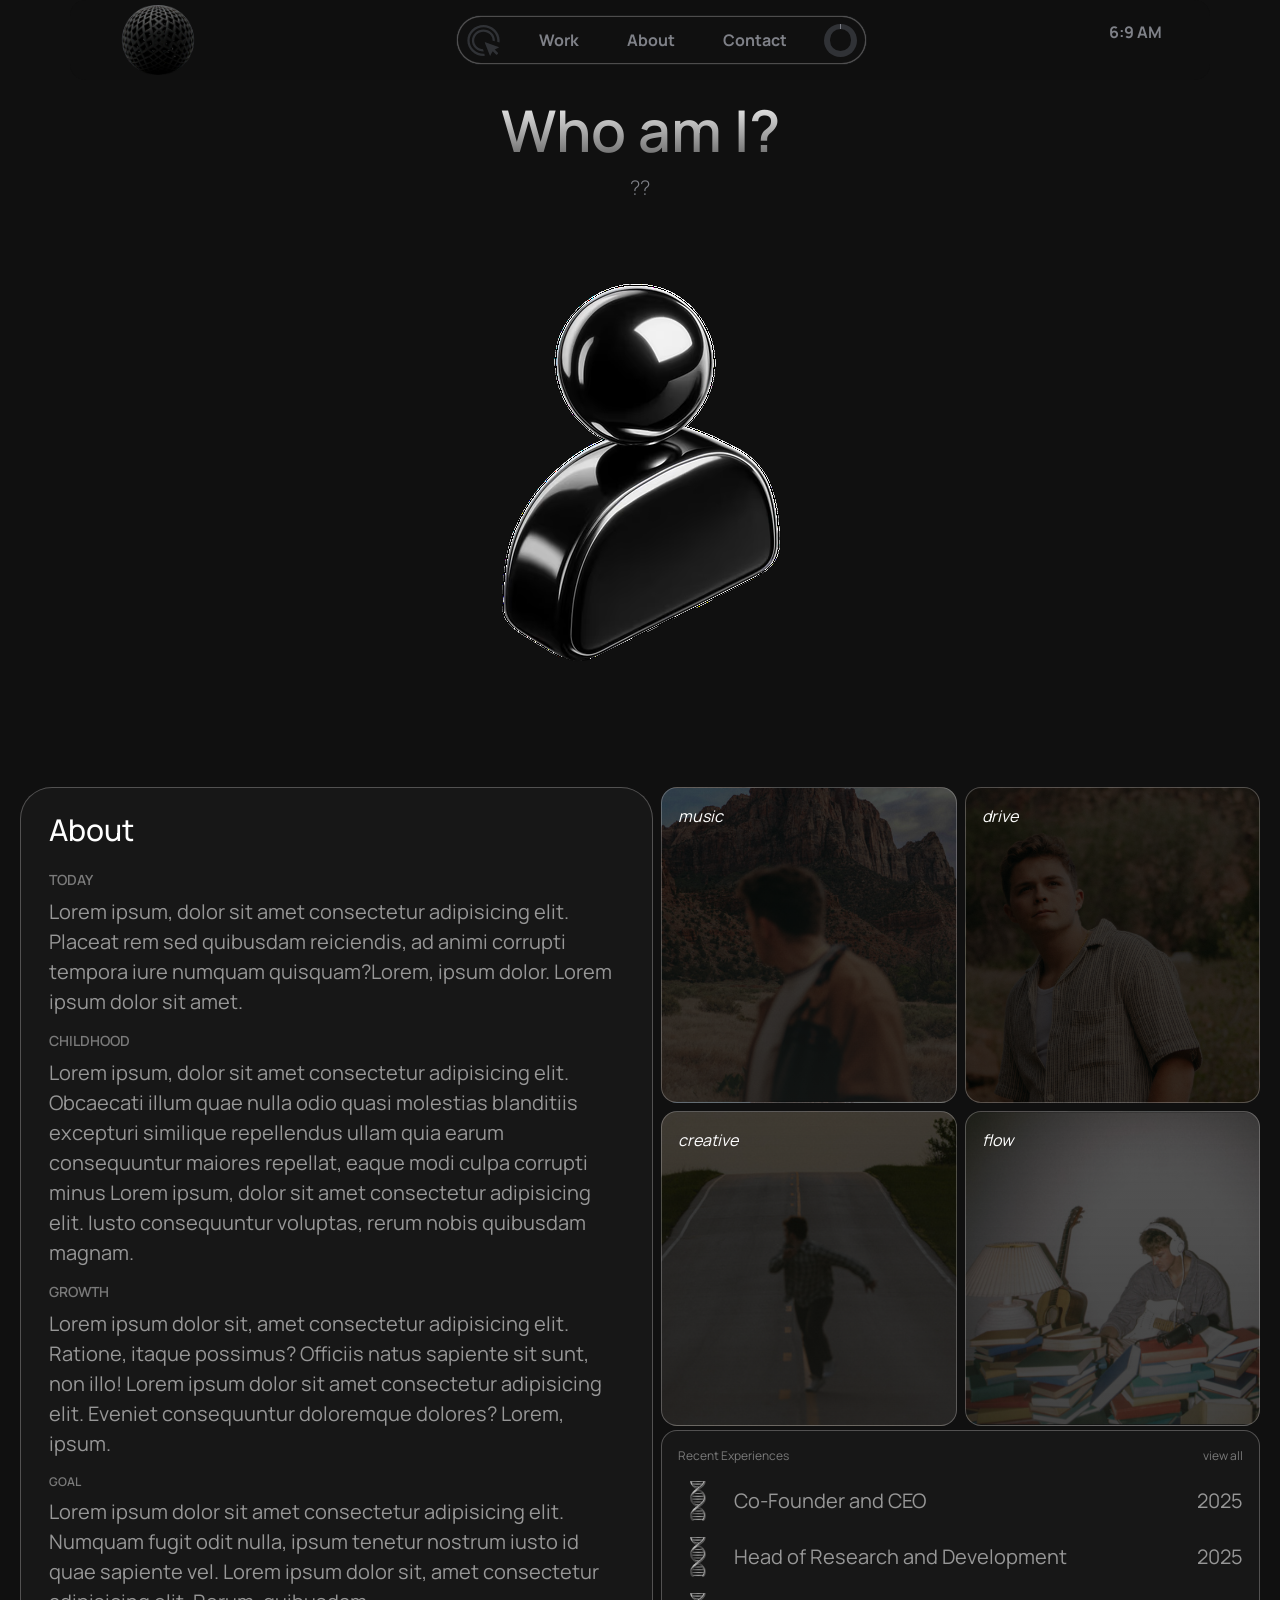
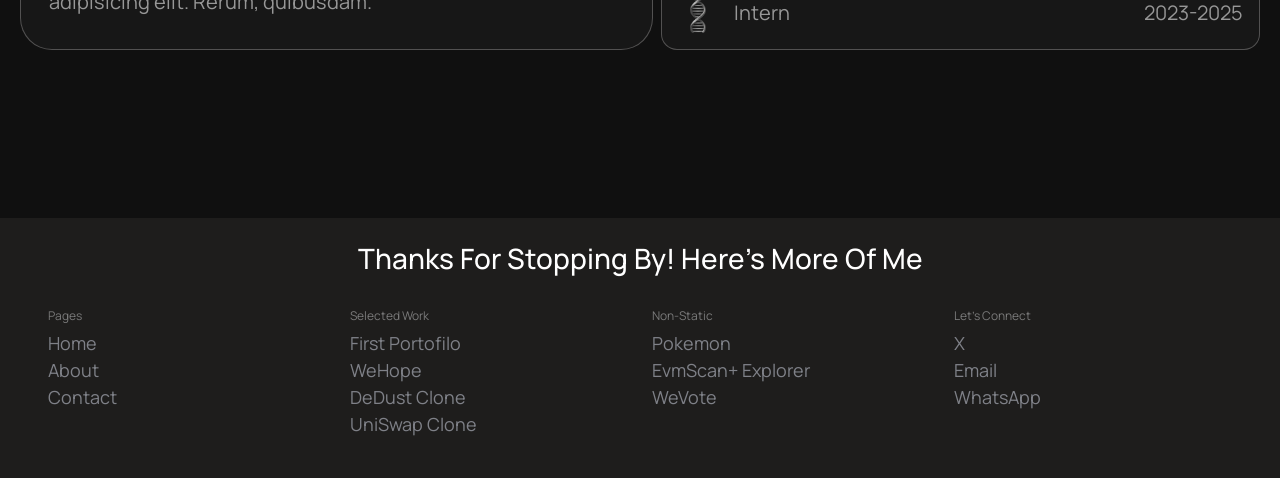
==== HTML/about.html @ 1c1e79f2 "Just created Repo although am done with the site basically Former-commit-id: 90e2b6b750c3ec8dde6676f" ====
<!DOCTYPE html>
<html lang="en" id="aboutpage">

<head>
    <script>
        const devPhrases = [
            "HTML — the silent foundation.",
            "CSS: margin auto, sanity manual.",
            "JavaScript doesn’t do commitment — only callbacks.",
            "Threads — multitasking with anxiety.",
            "HTML builds, CSS refines.",
            "NullPointerException: the Java handshake.",
            "CSS — center alignment’s final boss.",
            "Promises are just JavaScript’s way of saying ‘trust me.’",
            "Java — predictable until it isn’t.",
            "HTML: one tag away from disaster.",
            "CSS has trust issues with browsers.",
            "Objects everywhere, structure optional.",
            "JavaScript — async like my thoughts.",
            "HTML — simple until it’s not.",
            "Java: write once, debug everywhere.",
            "CSS transitions — because sudden change looks wrong.",
            "Flexbox — the illusion of alignment.",
            "Java loves exceptions — too much sometimes.",
            "Every JavaScript bug starts with confidence.",
            "CSS — making simplicity complicated since forever.",
            "HTML — a hierarchy of good intentions.",
            "Java — where everything starts with a class.",
            "CSS — the illusion of control.",
            "JavaScript — the chaos engine of the web.",
            "HTML gives structure, CSS gives personality.",
            "Threads dream of synchronization.",
            "CSS — proof that beauty requires pain.",
            "JavaScript and I have an async relationship.",
            "HTML — not broken, just missing a closing tag.",
            "Java syntax: strict, but fair.",
            "Asynchronous code, synchronous stress.",
            "Java — object-oriented, developer-disoriented.",
            "CSS — beauty powered by chaos.",
            "Who needs sleep when you have semicolons?",
            "HTML — it’s not broken, it’s just missing a closing tag.",
            "CSS — adding color to confusion.",
            "JavaScript — turning confusion into production.",
            "Java — making verbosity look elegant.",
            "CSS: where one pixel can ruin your day.",
            "HTML — a love story between tags and mistakes.",
            "CSS — where center alignment is a journey.",
            "I debug, therefore I am.",
            "JavaScript — the universal bug generator.",
            "Structure by HTML, attitude by CSS.",
            "CSS has trust issues with browsers.",
            "Threads are like roommates — noisy and unpredictable.",
            "Java — serious code with playful bugs.",
            "HTML builds it, CSS sells it.",
            "Promises kept? Not in my JavaScript.",
            "JavaScript runs everywhere… except on time.",
            "Java — making verbosity fashionable since 1995.",
            "CSS — the illusion of control.",
            "HTML — open tag, open heart.",
            "Semicolons: optional chaos.",
            "CSS: Constantly Shifting Styles.",
            "JavaScript — one language to confuse them all.",
            "Java — structured patience.",
            "CSS — making simplicity complicated since forever.",
            "HTML builds, CSS dazzles.",
            "Modeling reality, One object at time",
            "JavaScript — because someone has to make buttons click.",
            "CSS — adding style to logic’s chaos.",
            "Objects everywhere, peace nowhere.",
            "CSS — margin auto, sanity manual.",
            "JavaScript — turning confusion into production.",
            "Java — serious code with playful bugs.",
            "HTML — simple until you forget one div.",
            "CSS — the world’s most emotional language.",
            "Java: structured patience.",
            "JavaScript — the web’s favorite troublemaker.",
            "HTML — looks easy until it isn’t.",
            "CSS — beauty powered by chaos.",
            "HTML — not broken, just missing a closing tag.",
            "Java — where threads dream of synchronization.",
            "CSS — adding structure to chaos since forever.",
            "HTML builds it, CSS sells it.",
            "Java — making verbosity look elegant.",
            "JavaScript — the art of fixing what you didn’t break.",
            "CSS transitions — for when change needs to look calm.",
            "HTML gives structure, CSS gives personality.",
            "Promises in JavaScript are like to-do lists you forget.",
            "Threads dream of synchronization.",
            "CSS — the illusion of control.",
            "JavaScript — async like my thoughts.",
            "HTML — a hierarchy of good intentions.",
            "CSS — proof that beauty requires pain.",
            "Java — object-oriented, developer-disoriented.",
            "HTML — one tag away from disaster.",
            "CSS — margin auto, sanity manual.",
            "JavaScript doesn’t do commitment — only callbacks.",
            "CSS — the illusion of control.",
            "HTML — the silent foundation.",
            "CSS — adding color to confusion.",
            "Java — where everything starts with a class.",
            "JavaScript — turning confusion into production.",
            "CSS has trust issues with browsers.",
            "HTML builds it, CSS sells it.",
            "Threads — multitasking with anxiety.",
            "JavaScript — one language to confuse them all.",
            "CSS — beauty powered by chaos.",
            "HTML — open tag, open heart."
        ];
    </script>
    <meta charset="UTF-8">
    <meta name="viewport" content="width=device-width, initial-scale=1.0">
    <title>Document</title>
    <link rel="stylesheet" href="../assets/dist/css/bootstrap.min.css">
    <link rel="stylesheet" href="../CSS/index.css">
    <link rel="stylesheet" href="../CSS/about.css">
    <link rel="stylesheet" href="../CSS/nav.css">
    <link rel="stylesheet" href="../CSS/footer.css">
    <!-- <script title="OnlineWebFonts" src="https://db.onlinewebfonts.com/animations/icons/288246.js" -->
    <style>
        .framer-text {
            background-clip: text;
            font-size: 50px;
            text-align: center;
            font-weight: bold;
        }
    </style>
</head>

<body>
    <!-- <span data-text-fill="true" class="framer-text"style="background-image: linear-gradient(0deg, rgb(89, 89, 89) 0%, rgb(255, 255, 255) 100%); color: transparent;">Arinze</span> -->
    <!-- NAVIGATION BAR -->
    <nav
        class="navbar px-md-5 py-0 px-1 flex-column flex-md-row container-fluid container-md fixed-bottom sticky-md-top rounded-4 ">
        <div class="logo d-none d-md-flex "><img width="200px" height="200px"
                class="navbar-brand img-fluid object-fit-cover" src="../Asset/IMAGES/erasebg-transformed (1).png "
                alt=""></div>
        <!-- <div class="logo"><img  class="navbar-brand img-fluid object-fit-cover" src="../Asset/IMAGES/2-135653517-unscreen.gif " alt=""></div> -->
        <!-- <div class="logo d-none d-md-flex"><img class="navbar-brand img-fluid object-fit-cover"
                    src="../Asset/IMAGES/rotatingillusion.gif " alt=""></div> -->

        <div
            class="floating-nav  d-flex  justify-content-between align-items-center px-2 rounded-pill align-self-sm-center mb-sm-2 mb-md-0">
            <div class="click-icon   d-flex align-items-center justify-content-center me-md-2 me-1">
                <svg fill="currentColor" class="hovericon">
                    <use xlink:href="#hovericon"></use>
                </svg>
            </div>
            <ul class="navbar-nav flex-row gap-md-5 gap-1  nav-ul justify-content-between ">
                <li class="nav-items"><a class="nav-link fw-bold " href="index.html">Work</a></li>
                <li class="nav-items"><a class="nav-link fw-bold " href="about.html">About</a></li>
                <li class="nav-items"><a class="nav-link fw-bold " href="#">Contact</a></li>
            </ul>
            <div
                class="custom_progress rounded-circle bg-dark d-flex align-items-center justify-content-center ms-md-2 ms-1">
            </div>
        </div>

        <p class="time d-none d-md-block fw-bold align-self-center">6:12 AM</p>
    </nav>


    <section class="container mb-md-5 mb-0 pt-md-0 pt-3 mt-md-3 d-flex flex-column writeUpSection mb-5">
        <h1 class="display-1 fw-semibold text-center name">Arinze</h1>
        <p class="lead  text-center typeWriter ">??</p>
        <div class="container videocontainer d-md-flex justify-content-center overflow-hidden align-items-start ">
            <!-- <img src="../Asset/IMAGES/heroSection.png" class="object-fit-cover img-fluid"> -->
            <img src="../Asset/IMAGES/personhighquality.png" class="object-fit-cover img-fluid">
        </div>
    </section>


    <section class="container-fluid mt-0 mt-md-2 bg-whit">
        <div class="row column-gap-2 row-gap-2 justify-content-sm-center p-2 m-sm-0 ">

            <div class="col-lg about-card rounded-5 p-3 ">
                <h2 class="container mb-3 py-2 text-center text-md-start">About</h2>
                <div class="container">
                    <h6 class="fw-semibold text-uppercase about-paragraph ">Today</h6>
                    <p class="aboutDescription">Lorem ipsum, dolor sit amet consectetur adipisicing elit. Placeat rem
                        sed quibusdam reiciendis, ad animi corrupti tempora iure numquam quisquam?Lorem, ipsum dolor. Lorem ipsum dolor sit amet.</p>
                </div>
                <div class="container d-flex flex-column">
                    <h6 class="fw-semibold text-uppercase about-paragraph ">Childhood</h6>
                    <p class="aboutDescription">Lorem ipsum, dolor sit amet consectetur adipisicing elit. Obcaecati
                        illum quae nulla odio quasi molestias blanditiis excepturi similique repellendus ullam quia
                        earum consequuntur maiores repellat, eaque modi culpa corrupti minus Lorem ipsum, dolor sit amet
                        consectetur adipisicing elit. Iusto consequuntur voluptas, rerum nobis quibusdam magnam.</p>
                </div>
                <div class="container">
                    <h6 class="fw-semibold text-uppercase about-paragraph ">Growth</h6>
                    <p class="aboutDescription">Lorem ipsum dolor sit, amet consectetur adipisicing elit. Ratione,
                        itaque possimus? Officiis natus sapiente sit sunt, non illo! Lorem ipsum dolor sit amet consectetur adipisicing elit. Eveniet consequuntur doloremque dolores? Lorem, ipsum.</p>
                </div>
                <div class="container">
                    <h6 class="fw-semibold text-uppercase about-paragraph about-heading">Goal</h6>
                    <p class="aboutDescription">Lorem ipsum dolor sit amet consectetur adipisicing elit. Numquam fugit
                        odit nulla, ipsum tenetur nostrum iusto id quae sapiente vel. Lorem ipsum dolor sit, amet consectetur adipisicing elit. Rerum, quibusdam.
                    </p>
                </div>
            </div>

            <div class="col  d-flex flex-column gap-1 justify-content-between p-sm-0">
                <div class="  m-0 musicContainer gap-2 flex-grow-1 d-none d-lg-grid">
                    <div class="music fst-italic   rounded-4   p-3 ">
                        <p>music</p>
                        <div class="w-100 overflow-hidden spotify">
                            <iframe style="border-radius:12px"
                                src="https://open.spotify.com/embed/track/3FBFBpkR1ahmoVlGOqDaCw?utm_source=generator" width="70%" height="100"
                                frameBorder="0" allowfullscreen=""
                                allow="autoplay; clipboard-write; encrypted-media; fullscreen; picture-in-picture" loading="lazy"></iframe>

                        </div>
                    </div>
                    <div class="music fst-italic   rounded-4   p-3 ">
                        <p>drive</p>
                        <div class="w-100 overflow-hidden spotify">
                            <iframe style="border-radius:12px"
                                src="https://open.spotify.com/embed/track/7xVhx1iz7ZD5EZkeNOgPgw?utm_source=generator" width="100%" height="100"
                                frameBorder="0" allowfullscreen=""
                                allow="autoplay; clipboard-write; encrypted-media; fullscreen; picture-in-picture" loading="lazy"></iframe>
                        
                        </div>
                    </div>
                    <div class="music fst-italic   rounded-4   p-3 ">
                        <p>creative</p>
                        <div class="w-100 overflow-hidden spotify">
                            <iframe style="border-radius:12px"
                                src="https://open.spotify.com/embed/track/3GPaQ3dloevmilym0a1V3O?utm_source=generator" width="100%" height="100"
                                frameBorder="0" allowfullscreen=""
                                allow="autoplay; clipboard-write; encrypted-media; fullscreen; picture-in-picture" loading="lazy"></iframe>
                        
                        </div>
                    </div>
                    <div class="music fst-italic   rounded-4   p-3 ">
                        <p>flow</p>
                        <div class="w-100 overflow-hidden spotify">
                            <iframe style="border-radius:12px"
                                src="https://open.spotify.com/embed/track/4qoxxImRDNwVcUJyIfX2J2?utm_source=generator" width="100%" height="100"
                                frameBorder="0" allowfullscreen=""
                                allow="autoplay; clipboard-write; encrypted-media; fullscreen; picture-in-picture" loading="lazy"></iframe>
                        
                        </div>
                    </div>
                </div>

                <div class="p-3 xp-container d-flex flex-column column-gap-1 row-gap-3 justify-content-center py-3 rounded-4 w-100">
                    <div class="paragraph d-flex justify-content-between">
                        <p class="">Recent Experiences</p>
                        <a href="#" class="text-decoration-none">view all</a>
                    </div>
                    <div class="xps">
                        <span class="roles">
                            <img src="../Asset/IMAGES/DNA_Metallic.png" alt="" class="rounded-2 object-fit-cover">
                            <p class="xp-text">Co-Founder and CEO</p>
                        </span>
                        <p>2025</p>
                    </div>
                    <div class="xps">
                        <span class="roles">
                            <img src="../Asset/IMAGES/DNA_Metallic.png" alt="" class="rounded-2 object-fit-cover">
                            <p class="xp-text">Head of Research and Development</p>
                        </span>
                        <p>2025</p>
                    </div>
                    <div class="xps">
                        <span class="roles">
                            <img src="../Asset/IMAGES/DNA_Metallic.png" alt="" class="rounded-2 object-fit-cover">
                            <p class="xp-text">Intern</p>
                        </span>
                        <p>2023-2025</p>
                    </div>
                </div>



            </div>
        </div>
    </section>

    <footer class="px-md-5 px-3 py-md-4 py-3 d-flex flex-column gap-4 justify-content-center container-fluid">
        <h3 class="text-capitalize text-center h3">Thanks for stopping by! here's more of me</h3>
        <div class="d-grid footer-links row">
            <ul>
                <li>Pages</li>
                <li><a href="index.html">Home</a></li>
                <li><a href="about.html">About</a></li>
                <li><a href="contact.html">Contact</a></li>
            </ul>
            <ul>
                <li>Selected Work</li>
                <li><a href="index.html#firstPortfolio">First Portofilo</a></li>
                <li><a href="index.html#wehope">WeHope</a></li>
                <li><a href="index.html#dedust">DeDust Clone</a></li>
                <li><a href="index.html#uniswap">UniSwap Clone</a></li>
            </ul>
            <ul>
                <li>Non-Static</li>
                <li><a href="#">Pokemon</a></li>
                <li><a href="#">EvmScan+ Explorer</a></li>
                <li><a href="#">WeVote</a></li>
            </ul>
            <ul>
                <li>Let's Connect</li>
                <li><a href="">X</a></li>
                <li><a href="mailto:arinzlotanna@gmail.com">Email</a></li>
                <li><a href="">WhatsApp</a></li>
            </ul>
        </div>
    </footer>



    <script>
        const time = document.querySelector(".time");
        function updateTime(element) {
            const now = new Date();
            // AM|| PM
            let meridem = now.toLocaleTimeString()
            meridem = meridem[meridem.length - 2] + meridem[meridem.length - 1]
            // console.log(meridem)
            let formattedTime = now.getHours() + ":" + now.getMinutes() + " " + meridem;
            console.log(formattedTime)
            element.textContent = formattedTime;
            setTimeout(() => { updateTime(time) }, 60);
        }

        updateTime(time)
    </script>
    <script src="../JS/typing.js"></script>
    <!-- <script src="../JS/about.js"></script> -->
</body>

</html>


<svg style="display:none;" width="24px" height="24px" fill="#737171" xmlns="http://www.w3.org/2000/svg">
    <!-- //moon icon -->
    <symbol id="hovericon" viewBox="0 0 256 256" x="0px" y="0px" viewBox="0 0 256 256"
        enable-background="new 0 0 256 256" xml:space="preserve">
        <g>
            <g>
                <path fill="currentColor"
                    d="M238,175.4l-96.4-34c-3.5-1.3-5.3,0.5-4,3.8l36.2,91.4c1.3,3.3,3.7,3.4,5.3,0.2c0,0,8.9-18,16.8-29.5l23.5,23c2.2,2.2,5.9,2.2,8.3,0.1l5.5-5.1c2.3-2.1,2.3-5.7,0.1-7.9l-23.5-23c11.6-7,28.4-14.1,28.4-14.1C241.6,178.8,241.5,176.6,238,175.4z" />
                <path fill="currentColor"
                    d="M211.4,48.3c-46.1-44-120.8-44-166.9,0c-46.1,44-46.1,115.3,0,159.4c25.7,24.5,60.3,35.4,93.8,32.6l-4.4-15.7c-27.9,1.6-56.4-7.7-77.8-28.1c-39.5-37.7-39.5-98.9,0-136.6s103.5-37.7,143,0c22.3,21.4,32,50.2,29.1,78.1l16.7,4.3C249.5,108.8,238.3,73.9,211.4,48.3z" />
                <path fill="currentColor"
                    d="M186.8,71.7c-32.8-31.4-86-31.4-118.9,0c-32.8,31.4-32.8,82.2,0,113.5c17,16.2,39.3,24,61.6,23.5l-4.5-16.1c-16.4-0.6-32.7-6.8-45.2-18.8c-26.2-25.1-26.2-65.7,0-90.8c26.2-25.1,68.8-25.1,95.1,0c13.3,12.8,19.9,29.5,19.7,46.2l16.6,4.3C212.8,111.3,204.6,88.7,186.8,71.7z" />
            </g>
        </g>
    </symbol>
    <!-- sunicon -->
    <symbol id="circle" viewBox="0 0 24 24">
        <g style="transform: translateX(8.5px) translateY(7.5px);">
            <circle cx="11" cy="11" r="11" fill="none" stroke="rgb(48, 50, 54)" stroke-width="5"
                stroke-dasharray="69.11503837897544"></circle>
            <circle cx="11" cy="11" r="11" fill="none" stroke="rgb(127, 129, 136)" stroke-width="5"
                stroke-linecap="butt" stroke-dasharray="69.11503837897544" style="stroke-dashoffset: 69.115;"></circle>
        </g>
    </symbol>


</svg>
---- CSS/index.css ----
/* @property --pageScrollProgress{
    syntax: "<length-percentage>";
    inherits: false;
    initial-value: 0%;

} */
@font-face {
    font-family: 'Manrope';
    src: url("../Asset/FONT/Manrope-VariableFont_wght.ttf");
}

@font-face {
    font-family: 'inter-display';
    src: url("../Asset/FONT/Inter/Inter-VariableFont_opsz\,wght.ttf");
}

:root {
    --pageScrollProgress: 0%;
        --bg-color: #101010;
        --primaryTextColor: #7f8188;
        --primaryTextHover: #f9f9f9;
        --color97: #979797;
        --color7A: #7a7a7a;
        --secondaryTextColor: #303236;
        --secondaryBgColor: #171717;
        --accentColor: #ffff;
        --navbarColor: #101010db;
        --footerBgColor: #1e1d1c;
        --floatingNavColor: var(--bg-color);
        --testingBorder: 2px solid red;
        --testingBorder1: 3px solid teal;
        --thinBorder: .2px solid rgba(214, 208, 208, 31%);
        --logoImgSize: 80px;
        --navIconSize: 35px;
        --transition: all 0.3s ease-in-out;
        --smallerFontSize: 12px;
        --smallFontSize: 14px;
        --normalFontSize: 16px;
        --mediumFontSize: 18px;
        --bigFontSize: 20px;
        --biggerFontSize: 25px;
        --font30: 30px;
    }

* {
    font-family: 'Manrope', sans-serif;
    font-family: 'inter-display', sans-serif;

}

body {
    background-color: var(--bg-color);
    /* color: var(--primaryTextColor); */
}

/* ======================================================================= */
/* ======================================================================= */
section h1{
    background-clip: text;
    background-image: linear-gradient(0deg, rgb(89, 89, 89) 0%, rgb(255, 255, 255) 100%);
    color: transparent;
    font-size: calc(1.2rem + 3vw) !important;
}
.typeWriter{
    color: var(--primaryTextColor);
}
.videocontainer{
    /* height: 100vh; */
}
section video{
    width: 500px;
    height: 600px;
    aspect-ratio: 1/1;
    pointer-events: none;
    
    /* background-color: red; */
}
#work h1{
    color: var(--color97);
    font-size: var(--biggerFontSize) !important;
    margin-bottom: 1rem !important;
}
@keyframes appear {
    from{
        opacity: 0;
        scale: 0;
    }
    to{
        opacity: 1;
        scale: 1;
    }
    
}
.work{
    gap: 5rem !important;
}


.project{
    margin-bottom: 10rem !important;
    background-color: var(--secondaryBgColor);
    transform-style: preserve-3d;
    position: relative;
    height: calc(100dvh - 80px);
    padding: 3rem;
    /* border:var(--testingBorder); */
    gap: 1rem !important;
    grid-template-columns: repeat(2,1fr);
    transition: var(--transition);
    transition-duration: 1s;
    transition-timing-function: ease-in-out;
    scale: 0.5;
    /* opacity: 0; */
    box-shadow: 3px 3px 10px var(--footerBgColor);
    /* transform-origin: center center; */
    backface-visibility: visible;
    /* transform:perspective(1000px) rotate3d(3,2,0,50deg); */
    transform:perspective(1000px) rotateX(10deg);

}
.show{
    transform: perspective(100px) rotateX(0);
    scale: 1;
    opacity: 1;
}
.project img{
    width: 40%;
    height: 100%;
    aspect-ratio: 1;
    margin-top: 3px;
    /* border: var(--testingBorder1); */

}
.project .work-description{
    grid-column: 1/3;
    gap: 4rem;
}
.project .work-description p:nth-child(1){
    color: var(--accentColor);
    font-size: var(--font30);
}
.project .work-description p:nth-child(2){
    font-size: var(--bigFontSize);
    color: var(--color97);
}
.project .writeup{
    /* border: var(--testingBorder); */
    position: absolute;
    top: 0;
    left: 0;
    grid-column: 1/3;
    padding: 5px;
    /* height: 15%; */
}
.writeup p{
    color: var(--color97);
    font-size: calc(var(--smallFontSize) + 1px);
    position: relative;
    margin: 0px!important;
}
.writeup svg{
    /* padding: 5px; */
    width: 40px;
    aspect-ratio: 1;
}




@media (max-width:768px) {
    section img{
        margin-top: 0px;
    }
    /* .project img{
        /* width: 100%; */
        /* object-fit: contain !important; 
    } */
    .project .work-description{
        gap: 1.5rem;
    }
        
}
@media (max-width:350px) {
    section img{
        margin-top: -10px;
    }
    .project img {
        width: 100%;
        display: none !important;
            /* object-fit: contain !important; */
    }
    .project{
        height: fit-content !important;
        gap: 2rem !important;
    }
    .project .writeup svg{
        display: none;
    }
}


@media (max-width:300px) {
    body{
        display: none;
    }
    
}
---- CSS/about.css ----
@font-face {
    font-family: 'Manrope';
    src: url("../Asset/FONT/Manrope-VariableFont_wght.ttf");
}

@font-face {
    font-family: 'inter-display';
    src: url("../Asset/FONT/Inter/Inter-VariableFont_opsz\,wght.ttf");
}

:root {
    --pageScrollProgress: 0%;
    --bg-color: #101010;
    --primaryTextColor: #7f8188;
    --primaryTextHover: #f9f9f9;
    --color97: #979797;
    --color7A: #7a7a7a;
    --secondaryTextColor: #303236;
    --secondaryBgColor:#171717;
    --accentColor:#ffff;
    --navbarColor: #101010db;
    --footerBgColor:#1e1d1c;
    --floatingNavColor: var(--bg-color);
    --testingBorder: 2px solid red;
    --testingBorder1: 3px solid teal;
    --thinBorder: .2px solid rgba(214, 208, 208, 31%);
    --logoImgSize: 80px;
    --navIconSize: 35px;
    --transition: all 0.3s ease-in-out;
    --smallerFontSize:12px;
    --smallFontSize:14px;
    --normalFontSize: 16px;
    --mediumFontSize: 18px;
    --bigFontSize: 20px;
    --biggerFontSize: 25px;
    --font30:30px;
}

* {
    font-family: 'inter-display', sans-serif;
    font-family: 'Manrope', sans-serif;

}
.name{
    font-size: calc(1.2rem + 3vw) !important;
}

.typeWriter{
    color:var(--primaryTextColor)
}

/* .writeUpSection img {
    aspect-ratio: 1;
    width: 100%;
    height: 800px;
    margin-top: -210px;
    /* border: 4px solid black; */
    /* display: flex;
    align-items: end; 
} */
.about-card{
    background-color: var(--secondaryBgColor);
    border: var(--thinBorder) !important;
}
.about-card h2{
    font-size: var(--font30) !important;
    color: var(--accentColor);
}
.about-paragraph{
    font-size: var(--smallFontSize);
    color: var(--color7A) !important;
}
.about-heading{
    font-size: var(--smallerFontSize);
    /* margin-bottom: 0px !important; */
}
.aboutDescription{
    font-size: var(--bigFontSize);
    color: var(--color97);
}
/* ========================================================================================== */
/* ========================================================================================== */
/* ========================================================================================== */


.musicContainer{
   grid-template-columns: 1fr 1fr;
   /* gap: 10px; */
}

.music{
    color: var(--primaryTextColor);
    position: relative;
    overflow: hidden;
    border:var(--thinBorder);
    /* padding: 30px !important; */
    
}
.music p{
    color: var(--accentColor);
}
.music:first-child{
    background-color: red;
    background-image:linear-gradient(to top,rgba(21, 21, 21, 0.799), rgba(0, 0, 0, 0.667)), url("../Asset/IMAGES/music.png");
    background-size: cover;
    background-position: center;
}

.music:nth-child(2){
    background-color: red;
    background-image: url("../Asset/IMAGES/drive.png");
    background-size: cover;
        background-position: center;
}
.music:nth-child(3){
    background-image:linear-gradient(to top, rgba(21, 21, 21, 0.799), rgba(0, 0, 0, 0.667)), url("../Asset/IMAGES/creative.png");
    background-size: cover;
        background-position: center;
}
.music:nth-child(4){
    background-image:linear-gradient(to top, rgba(21, 21, 21, 0.799), rgba(0, 0, 0, 0.667)), url("../Asset/IMAGES/flow.png");
    background-size: cover;
        background-position: center;
}

.spotify{
    position: absolute;
    width: 100%;
    /* border: var(--testingBorder); */
    display: flex;
    bottom: 0px;
    left: 0;
    align-items: end;
    border-radius: 12px;
    padding: 5px;
}


.spotify iframe{
    width: 100% !important;
    aspect-ratio: 1;
    position: relative;
    /* top: 17px; */
    /* bottom: 0; */
}



.xp-container{
    background-color: var(--secondaryBgColor);
    border: var(--thinBorder);
}

.xp-container p{
    margin-bottom: 0 !important;
}
.xp-container .paragraph, a{
    font-size: var(--smallerFontSize);
    color: var(--color7A);
    transition: var(--transition);
}

.xp-container a:hover{
    color: var(--primaryTextHover);
}
.xp-container .xps{
    display: flex;
    justify-content: space-between;
    align-items: center;
}
.xps p{
    font-size: var(--bigFontSize);
    color: var(--color97);
}
.xps .roles{
    /* border: var(--testingBorder1); */
    display: flex;
    align-items: center;
    gap: 1rem;
}
.roles img{
    width: 40px;
    aspect-ratio: 1;
    /* padding: 3px; */
}
/* =========================================================================================== */
/* =========================================================================================== */
---- CSS/nav.css ----
@font-face {
    font-family: 'Manrope';
    src: url("../Asset/FONT/Manrope-VariableFont_wght.ttf");
}

@font-face {
    font-family: 'inter-display';
    src: url("../Asset/FONT/Inter/Inter-VariableFont_opsz\,wght.ttf");
}

:root {
    --pageScrollProgress: 0%;
    --bg-color: #101010;
    --primaryTextColor: #7f8188;
    --color97: #979797;
    --color7A: #7a7a7a;
    --primaryTextHover: #f9f9f9;
    --secondaryTextColor: #303236;
    --navbarColor: #101010db;
    --floatingNavColor: var(--bg-color);
    --testingBorder: 2px solid red;
    --testingiBorder1: 3px solid teal;
    --thinBorder: .2px solid rgba(214, 208, 208, 31%);
    --logoImgSize: 80px;
    --navIconSize: 35px;
    --transition: all 0.3s ease-in-out;
    --normalFontSize: 16px;
    --mediumFontSize: 18px;
    --bigFontSize: 20px;
    --biggerFontSize: 25px;
}

* {
    font-family: 'inter-display', sans-serif;
    font-family: 'Manrope', sans-serif;

}



.navbar {
    background-color: var(--navbarColor);
    backdrop-filter: blur(6px);
    transition: var(--transition);
    /* transition-timing-function: cubic-bezier(.42, 0, .44, 1.68); */
    /* height: fit-content; */
    /* padding: 0 !important; */
}

.logo img {
    /* border: var(--testingiBorder1); */
    width: var(--logoImgSize);
    height: var(--logoImgSize);
    aspect-ratio: 1/1;
}


.floating-nav {
    background-color: var(--floatingNavColor);
    backdrop-filter: blur(5px);
    transition: var(--transition);
    border: var(--thinBorder);
    padding-block: 3px;
    transition-timing-function: cubic-bezier(0.68, -0.55, 0.265, 1.55) !important;
    box-shadow: 0 0 1px var(--primaryTextColor);
    gap: clamp(10px, 30px, 40px) !important;

}

.hovericon {
    width: var(--navIconSize);
    height: var(--navIconSize);
    color: var(--secondaryTextColor);
    pointer-events: none;
}

.custom_progress {
    width: calc(var(--navIconSize) - 2px);
    aspect-ratio: 1;
    background: conic-gradient(var(--primaryTextColor) var(--pageScrollProgress), var(--secondaryTextColor)0%);
    border-radius: 50%;
    pointer-events: none;
    transition: --pageScrollProgress, 500ms linear !important;
    /* transition-property: --pageScrollProgress; */
    /* transition-duration: 1s; */
    /* transform: rotateX(360deg); */
}

.custom_progress::after {
    content: "";
    top: 0;
    left: 0;
    width: calc(100% - var(--navIconSize) / 3);
    aspect-ratio: 1;
    border-radius: inherit;
    background-color: var(--floatingNavColor);
}



.nav-ul {
    width: 0;
    transform: scaleX(0);
    opacity: 0;
    overflow: hidden;
    transform-origin: center;
    transition: var(--transition);


}

.expandNav {
    opacity: 1;
    width: 246.7px;
    transform: scaleX(1);
}

.floating-nav:hover>ul {
    opacity: 1;
    width: 246.7px;
    /* max-height: 47px; */
    transform: scaleX(1);
}

.nav-link {
    color: var(--primaryTextColor) !important;
    transition: var(--transition) !important;
    /* font-size: var(--mediumFontSize)!important; */
}

.time {
    color: var(--primaryTextColor);
}



.nav-link:hover {
    color: var(--primaryTextHover) !important;
}

@media (max-width:768px) {
    body{
        margin-bottom: 70px;

    }
    .navbar {
        border-radius: 0 !important;
        padding-block: 10px !important;
    }

    .floating-nav {
        padding-inline: 10px !important;
        gap: min(12px, .3%) !important;
    }
}
@media (max-width:500px) {
    .floating-nav{
        gap: min(25px, 3%) !important;

    }
    
}
@media (max-width:350px) {
    .navbar {
        /* padding-inline: 0px !important; */
        border-radius: 0 !important;
    }

    .floating-nav {
        width: 100%;
        gap: min(10px, 1%) !important;
        padding-right: 10px !important;
        padding-left: 10px !important;
        padding: 5px;

    }

    .nav-ul {
        width: 100% !important;
        opacity: 1 !important;
        transform: scale(1) !important;
        gap: 15px !important;
        justify-content: space-around !important;
    }

    .floating-nav .circle,
    .click-icon {
        display: none !important;
    }
}
---- CSS/footer.css ----
:root {
    --pageScrollProgress: 0%;
    --bg-color: #101010;
    --primaryTextColor: #7f8188;
    --primaryTextHover: #f9f9f9;
    --color97: #979797;
    --color7A: #7a7a7a;
    --secondaryTextColor: #303236;
    --secondaryBgColor: #171717;
    --accentColor: #ffff;
    --navbarColor: #101010db;
    --footerBgColor: #1e1d1c;
    --floatingNavColor: var(--bg-color);
    --testingBorder: 2px solid red;
    --testingBorder1: 3px solid teal;
    --thinBorder: .2px solid rgba(214, 208, 208, 31%);
    --logoImgSize: 80px;
    --navIconSize: 35px;
    --transition: all 0.3s ease-in-out;
    --smallerFontSize: 12px;
    --smallFontSize: 14px;
    --normalFontSize: 16px;
    --mediumFontSize: 18px;
    --bigFontSize: 20px;
    --biggerFontSize: 25px;
    --font30: 30px;
}

footer {
    /* border: var(--testingBorder1); */
    margin-top: 10rem;
    background-color: var(--footerBgColor);
}

footer h3 {
    color: var(--accentColor) !important;
}

.footer-links {
    grid-template-columns: 1fr 1fr 1fr 1fr;
    grid-auto-rows: auto;
    justify-items: center;
    /* border: var(--testingBorder); */
}

.footer-links ul {
    /* border: var(--testingBorder1); */
    list-style: none;
    /* height: 100%; */
}

.footer-links ul li:first-child {
    color: var(--color7A);
    font-size: var(--smallerFontSize);
    margin-bottom: 5px;
}

.footer-links ul li a {
    text-decoration: none;
    transition: var(--transition);
    color: var(--primaryTextColor);
    font-size: var(--mediumFontSize);
    text-transform: capitalize;
}

.footer-links ul li a:hover {
    color: var(--primaryTextHover);
}
footer .theme-container{
    border: 2px solid black;
    width: 50px;
    height: 50px;
    aspect-ratio: 1;
    display: flex;
    padding: 5px;
    border-radius: 20px;
    margin-top: -20px;
   

}
.theme-container svg{
    width: 24px;
    height: 30px;
    aspect-ratio: 1;
    color: var(--primaryTextColor);
    /* display: none; */
}
/* .sun{
    /* display: none; 
    transform: translateX(-130px) rotate(-60deg);
} */




@media (max-width:768px) {
    .footer-links {
        grid-template-columns: 1fr 1fr;
        justify-items: start;
    }
    .theme-container{
        margin-left: 2rem;
        margin-top: 0px !important;
    }

}
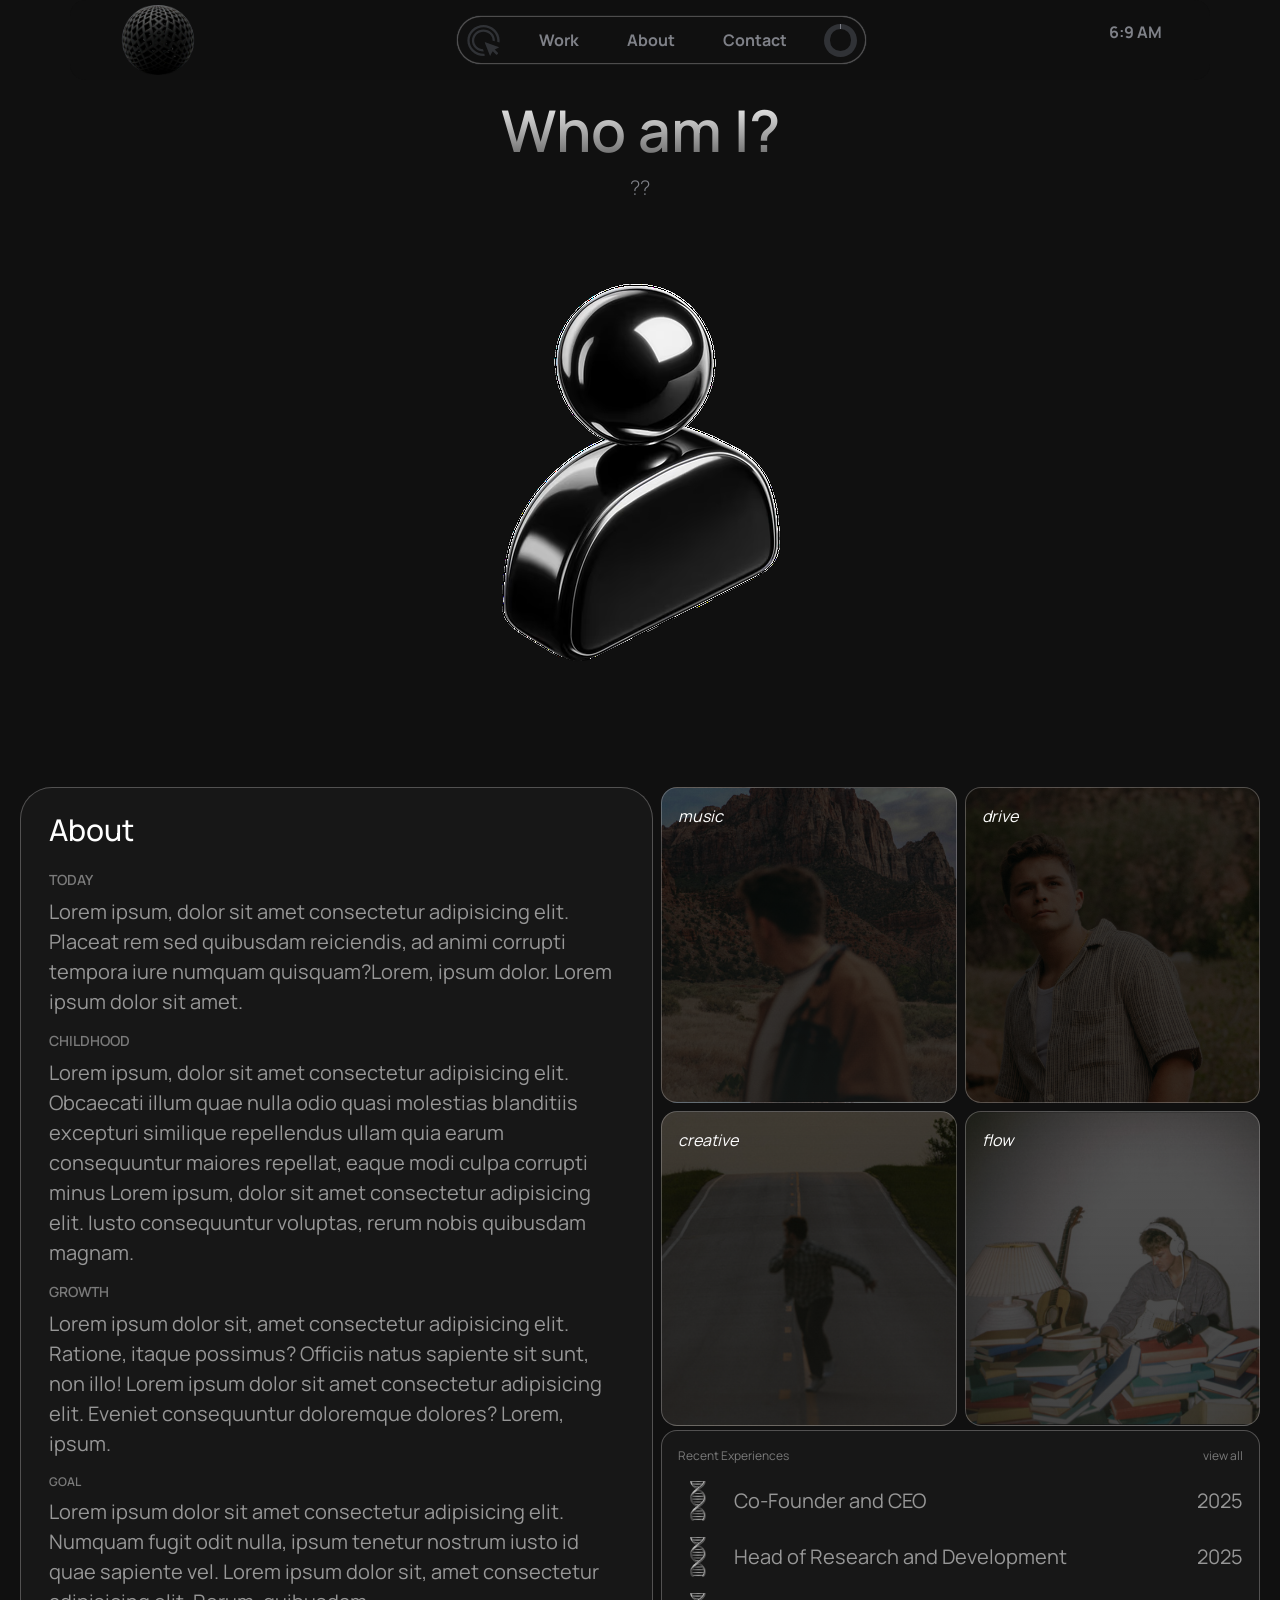
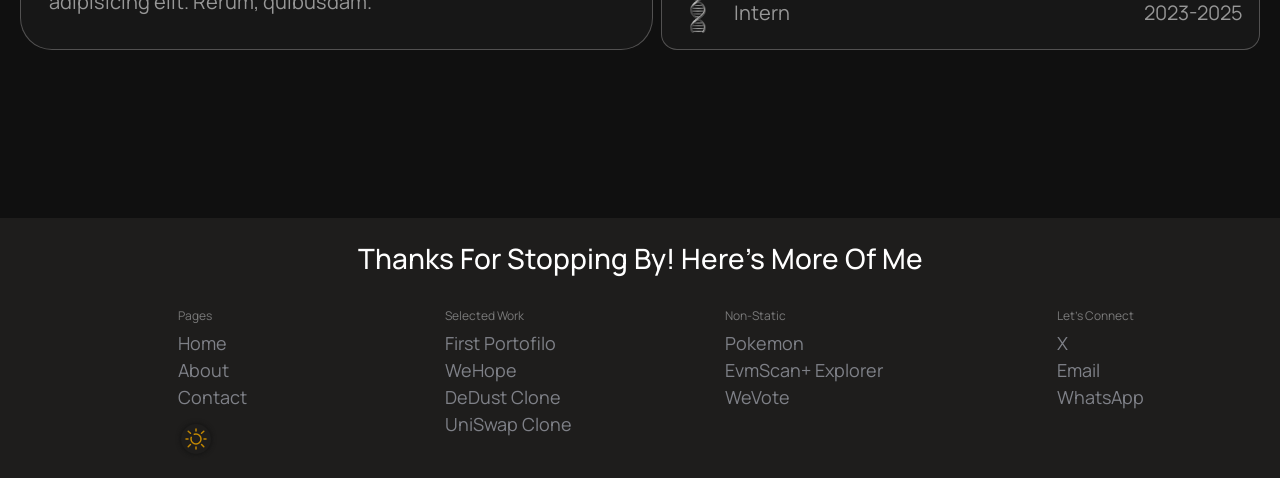
==== commit e47d0524: "Added light theme Former-commit-id: 125f3656ded379eb0e950aad9d527ed77bfab000" ====
--- a/HTML/about.html
+++ b/HTML/about.html
@@ -3,6 +3,20 @@
 
 <head>
     <script>
+        function toggletheme() {
+                console.log("toggletheme called")
+                let theme = localStorage.getItem("theme");
+                console.log(theme)
+                if (theme === "light") {
+                    document.documentElement.classList.add("lightMode");
+                    localStorage.setItem("theme", "light")
+                }
+                else {
+                    document.documentElement.classList.remove("lightMode");
+                    localStorage.setItem("theme", "dark")
+                }
+            }
+        toggletheme();
         const devPhrases = [
             "HTML — the silent foundation.",
             "CSS: margin auto, sanity manual.",
@@ -111,7 +125,7 @@
     <meta name="viewport" content="width=device-width, initial-scale=1.0">
     <title>Document</title>
     <link rel="stylesheet" href="../assets/dist/css/bootstrap.min.css">
-    <link rel="stylesheet" href="../CSS/index.css">
+    <!-- <link rel="stylesheet" href="../CSS/index.css"> -->
     <link rel="stylesheet" href="../CSS/about.css">
     <link rel="stylesheet" href="../CSS/nav.css">
     <link rel="stylesheet" href="../CSS/footer.css">
@@ -173,7 +187,7 @@
         <div class="row column-gap-2 row-gap-2 justify-content-sm-center p-2 m-sm-0 ">
 
             <div class="col-lg about-card rounded-5 p-3 ">
-                <h2 class="container mb-3 py-2 text-center text-md-start">About</h2>
+                <h2 class="container mb-md-3 py-2 text-center text-md-start mb-4">About</h2>
                 <div class="container">
                     <h6 class="fw-semibold text-uppercase about-paragraph ">Today</h6>
                     <p class="aboutDescription">Lorem ipsum, dolor sit amet consectetur adipisicing elit. Placeat rem
@@ -277,9 +291,9 @@
         </div>
     </section>
 
-    <footer class="px-md-5 px-3 py-md-4 py-3 d-flex flex-column gap-4 justify-content-center container-fluid">
+    <footer class="px-md-5 px-2 py-md-4 py-3 d-flex flex-column gap-4 justify-content-center">
         <h3 class="text-capitalize text-center h3">Thanks for stopping by! here's more of me</h3>
-        <div class="d-grid footer-links row">
+        <div class="d-grid footer-links">
             <ul>
                 <li>Pages</li>
                 <li><a href="index.html">Home</a></li>
@@ -305,6 +319,14 @@
                 <li><a href="mailto:arinzlotanna@gmail.com">Email</a></li>
                 <li><a href="">WhatsApp</a></li>
             </ul>
+            <span class="theme-container">
+                <svg class="moon" width="30px" height="30px">
+                    <use xlink:href="#moontheme"></use>
+                </svg>
+                <svg class="sun" width="30px" height="30px">
+                    <use xlink:href="#suntheme"></use>
+                </svg>
+            </span>
         </div>
     </footer>
 
@@ -359,4 +381,88 @@
     </symbol>
 
 
+</svg>
+<svg style="display:none;" width="24px" height="24px" fill="#737171" xmlns="http://www.w3.org/2000/svg">
+    <!-- //moon icon -->
+    <symbol id="hovericon" viewBox="0 0 256 256" x="0px" y="0px" viewBox="0 0 256 256"
+        enable-background="new 0 0 256 256" xml:space="preserve">
+        <g>
+            <g>
+                <path fill="currentColor"
+                    d="M238,175.4l-96.4-34c-3.5-1.3-5.3,0.5-4,3.8l36.2,91.4c1.3,3.3,3.7,3.4,5.3,0.2c0,0,8.9-18,16.8-29.5l23.5,23c2.2,2.2,5.9,2.2,8.3,0.1l5.5-5.1c2.3-2.1,2.3-5.7,0.1-7.9l-23.5-23c11.6-7,28.4-14.1,28.4-14.1C241.6,178.8,241.5,176.6,238,175.4z" />
+                <path fill="currentColor"
+                    d="M211.4,48.3c-46.1-44-120.8-44-166.9,0c-46.1,44-46.1,115.3,0,159.4c25.7,24.5,60.3,35.4,93.8,32.6l-4.4-15.7c-27.9,1.6-56.4-7.7-77.8-28.1c-39.5-37.7-39.5-98.9,0-136.6s103.5-37.7,143,0c22.3,21.4,32,50.2,29.1,78.1l16.7,4.3C249.5,108.8,238.3,73.9,211.4,48.3z" />
+                <path fill="currentColor"
+                    d="M186.8,71.7c-32.8-31.4-86-31.4-118.9,0c-32.8,31.4-32.8,82.2,0,113.5c17,16.2,39.3,24,61.6,23.5l-4.5-16.1c-16.4-0.6-32.7-6.8-45.2-18.8c-26.2-25.1-26.2-65.7,0-90.8c26.2-25.1,68.8-25.1,95.1,0c13.3,12.8,19.9,29.5,19.7,46.2l16.6,4.3C212.8,111.3,204.6,88.7,186.8,71.7z" />
+            </g>
+        </g>
+    </symbol>
+    <!-- sunicon -->
+    <symbol id="circle" viewBox="0 0 24 24">
+        <g style="transform: translateX(8.5px) translateY(7.5px);">
+            <circle cx="11" cy="11" r="11" fill="none" stroke="rgb(48, 50, 54)" stroke-width="5"
+                stroke-dasharray="69.11503837897544"></circle>
+            <circle cx="11" cy="11" r="11" fill="none" stroke="rgb(127, 129, 136)" stroke-width="5"
+                stroke-linecap="butt" stroke-dasharray="69.11503837897544" style="stroke-dashoffset: 69.115;"></circle>
+        </g>
+    </symbol>
+
+    <symbol id="eth" viewBox="-80.5 0 417 417">
+        <g id="SVGRepo_bgCarrier" stroke-width="0"></g>
+        <g id="SVGRepo_tracerCarrier" stroke-linecap="round" stroke-linejoin="round"></g>
+        <g id="SVGRepo_iconCarrier">
+            <g>
+                <polygon fill="#343434"
+                    points="127.9611 0 125.1661 9.5 125.1661 285.168 127.9611 287.958 255.9231 212.32">
+                </polygon>
+                <polygon fill="#8C8C8C" points="127.962 0 0 212.32 127.962 287.959 127.962 154.158"> </polygon>
+                <polygon fill="#3C3C3B"
+                    points="127.9611 312.1866 126.3861 314.1066 126.3861 412.3056 127.9611 416.9066 255.9991 236.5866">
+                </polygon>
+                <polygon fill="#8C8C8C" points="127.962 416.9052 127.962 312.1852 0 236.5852"> </polygon>
+                <polygon fill="#141414" points="127.9611 287.9577 255.9211 212.3207 127.9611 154.1587"> </polygon>
+                <polygon fill="#393939" points="0.0009 212.3208 127.9609 287.9578 127.9609 154.1588"> </polygon>
+            </g>
+        </g>
+    </symbol>
+
+    <symbol id="moontheme" viewBox="0 0 24 24" fill="none">
+        <g id="SVGRepo_bgCarrier" stroke-width="0"></g>
+        <g id="SVGRepo_tracerCarrier" stroke-linecap="round" stroke-linejoin="round"></g>
+        <g id="SVGRepo_iconCarrier">
+            <path
+                d="M3.32031 11.6835C3.32031 16.6541 7.34975 20.6835 12.3203 20.6835C16.1075 20.6835 19.3483 18.3443 20.6768 15.032C19.6402 15.4486 18.5059 15.6834 17.3203 15.6834C12.3497 15.6834 8.32031 11.654 8.32031 6.68342C8.32031 5.50338 8.55165 4.36259 8.96453 3.32996C5.65605 4.66028 3.32031 7.89912 3.32031 11.6835Z"
+                stroke="currentColor" stroke-width="2" stroke-linecap="round" stroke-linejoin="round"></path>
+        </g>
+
+    </symbol>
+
+
+    <symbol viewBox="0 0 24 24" id="suntheme" fill="none">
+        <g id="SVGRepo_bgCarrier" stroke-width="0"></g>
+        <g id="SVGRepo_tracerCarrier" stroke-linecap="round" stroke-linejoin="round"></g>
+        <g id="SVGRepo_iconCarrier">
+            <path
+                d="M7.28451 10.3333C7.10026 10.8546 7 11.4156 7 12C7 14.7614 9.23858 17 12 17C14.7614 17 17 14.7614 17 12C17 9.23858 14.7614 7 12 7C11.4156 7 10.8546 7.10026 10.3333 7.28451"
+                stroke="currentColor" stroke-width="1.5" stroke-linecap="round"></path>
+            <path d="M12 2V4" stroke="currentColor" stroke-width="1.5" stroke-linecap="round"></path>
+            <path d="M12 20V22" stroke="currentColor" stroke-width="1.5" stroke-linecap="round"></path>
+            <path d="M4 12L2 12" stroke="currentColor" stroke-width="1.5" stroke-linecap="round"></path>
+            <path d="M22 12L20 12" stroke="currentColor" stroke-width="1.5" stroke-linecap="round"></path>
+            <path d="M19.7778 4.22266L17.5558 6.25424" stroke="currentColor" stroke-width="1.5" stroke-linecap="round">
+            </path>
+            <path d="M4.22217 4.22266L6.44418 6.25424" stroke="currentColor" stroke-width="1.5" stroke-linecap="round">
+            </path>
+            <path d="M6.44434 17.5557L4.22211 19.7779" stroke="currentColor" stroke-width="1.5" stroke-linecap="round">
+            </path>
+            <path d="M19.7778 19.7773L17.5558 17.5551" stroke="currentColor" stroke-width="1.5" stroke-linecap="round">
+            </path>
+        </g>
+    </symbol>
+
+
+
+
+
+
 </svg>
--- a/CSS/index.css
+++ b/CSS/index.css
@@ -41,12 +41,15 @@
         --biggerFontSize: 25px;
         --font30: 30px;
     }
-
-* {
-    font-family: 'Manrope', sans-serif;
-    font-family: 'inter-display', sans-serif;
-
-}
+    
+    * {
+        font-family: 'Manrope', sans-serif;
+        font-family: 'inter-display', sans-serif;
+        
+}
+
+
+
 
 body {
     background-color: var(--bg-color);
@@ -205,3 +208,45 @@
     }
     
 }
+
+
+/* 
+footer .theme-container {
+    border: var(--thinBorder);
+    width: 30px;
+    height: 30px;
+    aspect-ratio: 1;
+    display: flex;
+    align-items: center;
+    justify-content: center;
+    padding: 10px;
+    border-radius: 50%;
+    margin-top: -30px;
+    position: relative;
+    box-shadow: 0 0 5px var(--accentColor);
+    transition: var(--transition);
+
+}
+
+.theme-container svg {
+    width: 24px;
+    height: 24px;
+    aspect-ratio: 1;
+    color: var(--primaryTextColor);
+    position: absolute;
+    display: grid;
+    place-items: center;
+    transform: translate(0) rotate(0);
+    transition-duration: 1s;
+    /* display: none; 
+}
+
+svg.sun {
+    /* display: none; 
+    transform: translateX(-20px) rotate(-60deg);
+    color: rgb(179, 153, 6);
+}
+
+.moon {
+    display: none !important;
+} */
--- a/CSS/about.css
+++ b/CSS/about.css
@@ -44,20 +44,25 @@
 .name{
     font-size: calc(1.2rem + 3vw) !important;
 }
+section h1 {
+    background-clip: text;
+    background-image: linear-gradient(0deg, rgb(89, 89, 89) 0%, rgb(255, 255, 255) 100%);
+    color: transparent;
+    font-size: calc(1.2rem + 3vw) !important;
+}
+
+.typeWriter {
+    color: var(--primaryTextColor);
+}
 
 .typeWriter{
     color:var(--primaryTextColor)
 }
 
-/* .writeUpSection img {
-    aspect-ratio: 1;
-    width: 100%;
-    height: 800px;
-    margin-top: -210px;
-    /* border: 4px solid black; */
-    /* display: flex;
-    align-items: end; 
-} */
+[class="lightMode"] .writeUpSection img {
+    filter: invert(1) brightness(0.2);
+        
+}
 .about-card{
     background-color: var(--secondaryBgColor);
     border: var(--thinBorder) !important;
--- a/CSS/nav.css
+++ b/CSS/nav.css
@@ -10,38 +10,69 @@
 
 :root {
     --pageScrollProgress: 0%;
-    --bg-color: #101010;
-    --primaryTextColor: #7f8188;
-    --color97: #979797;
-    --color7A: #7a7a7a;
-    --primaryTextHover: #f9f9f9;
-    --secondaryTextColor: #303236;
-    --navbarColor: #101010db;
-    --floatingNavColor: var(--bg-color);
-    --testingBorder: 2px solid red;
-    --testingiBorder1: 3px solid teal;
-    --thinBorder: .2px solid rgba(214, 208, 208, 31%);
-    --logoImgSize: 80px;
-    --navIconSize: 35px;
-    --transition: all 0.3s ease-in-out;
-    --normalFontSize: 16px;
-    --mediumFontSize: 18px;
-    --bigFontSize: 20px;
-    --biggerFontSize: 25px;
+        --bg-color: #101010;
+        --primaryTextColor: #7f8188;
+        --primaryTextHover: #f9f9f9;
+        --color97: #979797;
+        --color7A: #7a7a7a;
+        --secondaryTextColor: #303236;
+        --secondaryBgColor: #171717;
+        --accentColor: #ffff;
+        --navbarColor: #101010db;
+        --footerBgColor: #1e1d1c;
+        --floatingNavColor: var(--bg-color);
+        --testingBorder: 2px solid red;
+        --testingBorder1: 3px solid teal;
+        --thinBorder: .2px solid rgba(214, 208, 208, 31%);
+        --logoImgSize: 80px;
+        --navIconSize: 35px;
+        --transition: all 0.3s ease-in-out;
+        --smallerFontSize: 12px;
+        --smallFontSize: 14px;
+        --normalFontSize: 16px;
+        --mediumFontSize: 18px;
+        --bigFontSize: 20px;
+        --biggerFontSize: 25px;
+        --font30: 30px;
 }
 
 * {
     font-family: 'inter-display', sans-serif;
     font-family: 'Manrope', sans-serif;
-
-}
-
+    transition: var(--transition);
+    transition-duration: 0.8s;
+
+}
+
+html.lightMode {
+    --bg-color: #f9f9f9 !important;
+    --secondaryBgColor: #ffffff !important;
+    --navbarColor: #ffffffd9 !important;
+    --footerBgColor: #f1f1f1 !important;
+    --floatingNavColor: var(--bg-color) !important;
+    --primaryTextColor: #2b2b2b !important;
+    --primaryTextHover: #000000 !important;
+    --secondaryTextColor: #5a5a5a !important;
+    --color97: #a0a0a0 !important;
+    --color7A: #7a7a7a !important;
+    --accentColor: #0059ff !important;
+    --testingBorder: 2px solid red !important;
+    --testingBorder1: 3px solid teal !important;
+    --thinBorder: 0.2px solid rgba(60, 60, 60, 0.15) !important;
+}
+
+body{
+    background-color: var(--bg-color);
+    transition: var(--transition);
+    transition-duration: .8s;
+}
 
 
 .navbar {
     background-color: var(--navbarColor);
     backdrop-filter: blur(6px);
     transition: var(--transition);
+    transition-duration: .8s;
     /* transition-timing-function: cubic-bezier(.42, 0, .44, 1.68); */
     /* height: fit-content; */
     /* padding: 0 !important; */
@@ -80,11 +111,18 @@
     background: conic-gradient(var(--primaryTextColor) var(--pageScrollProgress), var(--secondaryTextColor)0%);
     border-radius: 50%;
     pointer-events: none;
-    transition: --pageScrollProgress, 500ms linear !important;
+    transition: var(--transition);
+    transition-duration: .8s;
     /* transition-property: --pageScrollProgress; */
     /* transition-duration: 1s; */
     /* transform: rotateX(360deg); */
 }
+[class="lightMode"] .custom_progress {
+    background: conic-gradient(rgb(46, 43, 43) var(--pageScrollProgress),
+            rgba(0, 0, 0, 0.1) 0%) !important;
+}
+
+
 
 .custom_progress::after {
     content: "";
@@ -94,6 +132,8 @@
     aspect-ratio: 1;
     border-radius: inherit;
     background-color: var(--floatingNavColor);
+    transition: var(--transition);
+    /* transition-duration: .8s; */
 }
 
 
--- a/CSS/footer.css
+++ b/CSS/footer.css
@@ -30,10 +30,14 @@
     /* border: var(--testingBorder1); */
     margin-top: 10rem;
     background-color: var(--footerBgColor);
+    transition: var(--transition);
+    transition-duration: .8s;
 }
 
 footer h3 {
     color: var(--accentColor) !important;
+    transition: var(--transition);
+    transition-duration: .8s;
 }
 
 .footer-links {
@@ -67,28 +71,53 @@
     color: var(--primaryTextHover);
 }
 footer .theme-container{
-    border: 2px solid black;
-    width: 50px;
-    height: 50px;
+    /* border: var(--thinBorder); */
+    width: 30px;
+    height: 30px;
     aspect-ratio: 1;
     display: flex;
-    padding: 5px;
-    border-radius: 20px;
-    margin-top: -20px;
-   
+    align-items: center;
+    justify-content: center;
+    /* padding: 10px; */
+    border-radius: 50%;
+    margin-top: -30px;
+   position: relative;
+   box-shadow: 0 0 5px var(--bg-color);
+   transition: var(--transition);
+   padding: 15px;
+   pointer-events: all;
+   cursor: pointer;
+   overflow: hidden;
 
 }
 .theme-container svg{
     width: 24px;
-    height: 30px;
+    height: 24px;
     aspect-ratio: 1;
     color: var(--primaryTextColor);
-    /* display: none; */
+    position: absolute;
+    display: grid;
+    place-items: center;
+    transform: translate(0) rotate(0);
+    transition-duration: 1s;
+    cursor: pointer;
+    /* /* display: none;  */
 }
-/* .sun{
-    /* display: none; 
-    transform: translateX(-130px) rotate(-60deg);
-} */
+svg.sun{
+    color: rgb(195 136 2);
+}
+svg.moon{
+    transform:translateY(18px) translateX(21px) rotate(303deg);
+    /* display: none !important; */
+}
+
+.lightMode .moon{
+    transform: translate(0) rotate(0);
+}
+.lightMode .sun{
+    transform:translateY(18px) translateX(-21px) rotate(303deg);
+
+}
 
 
 
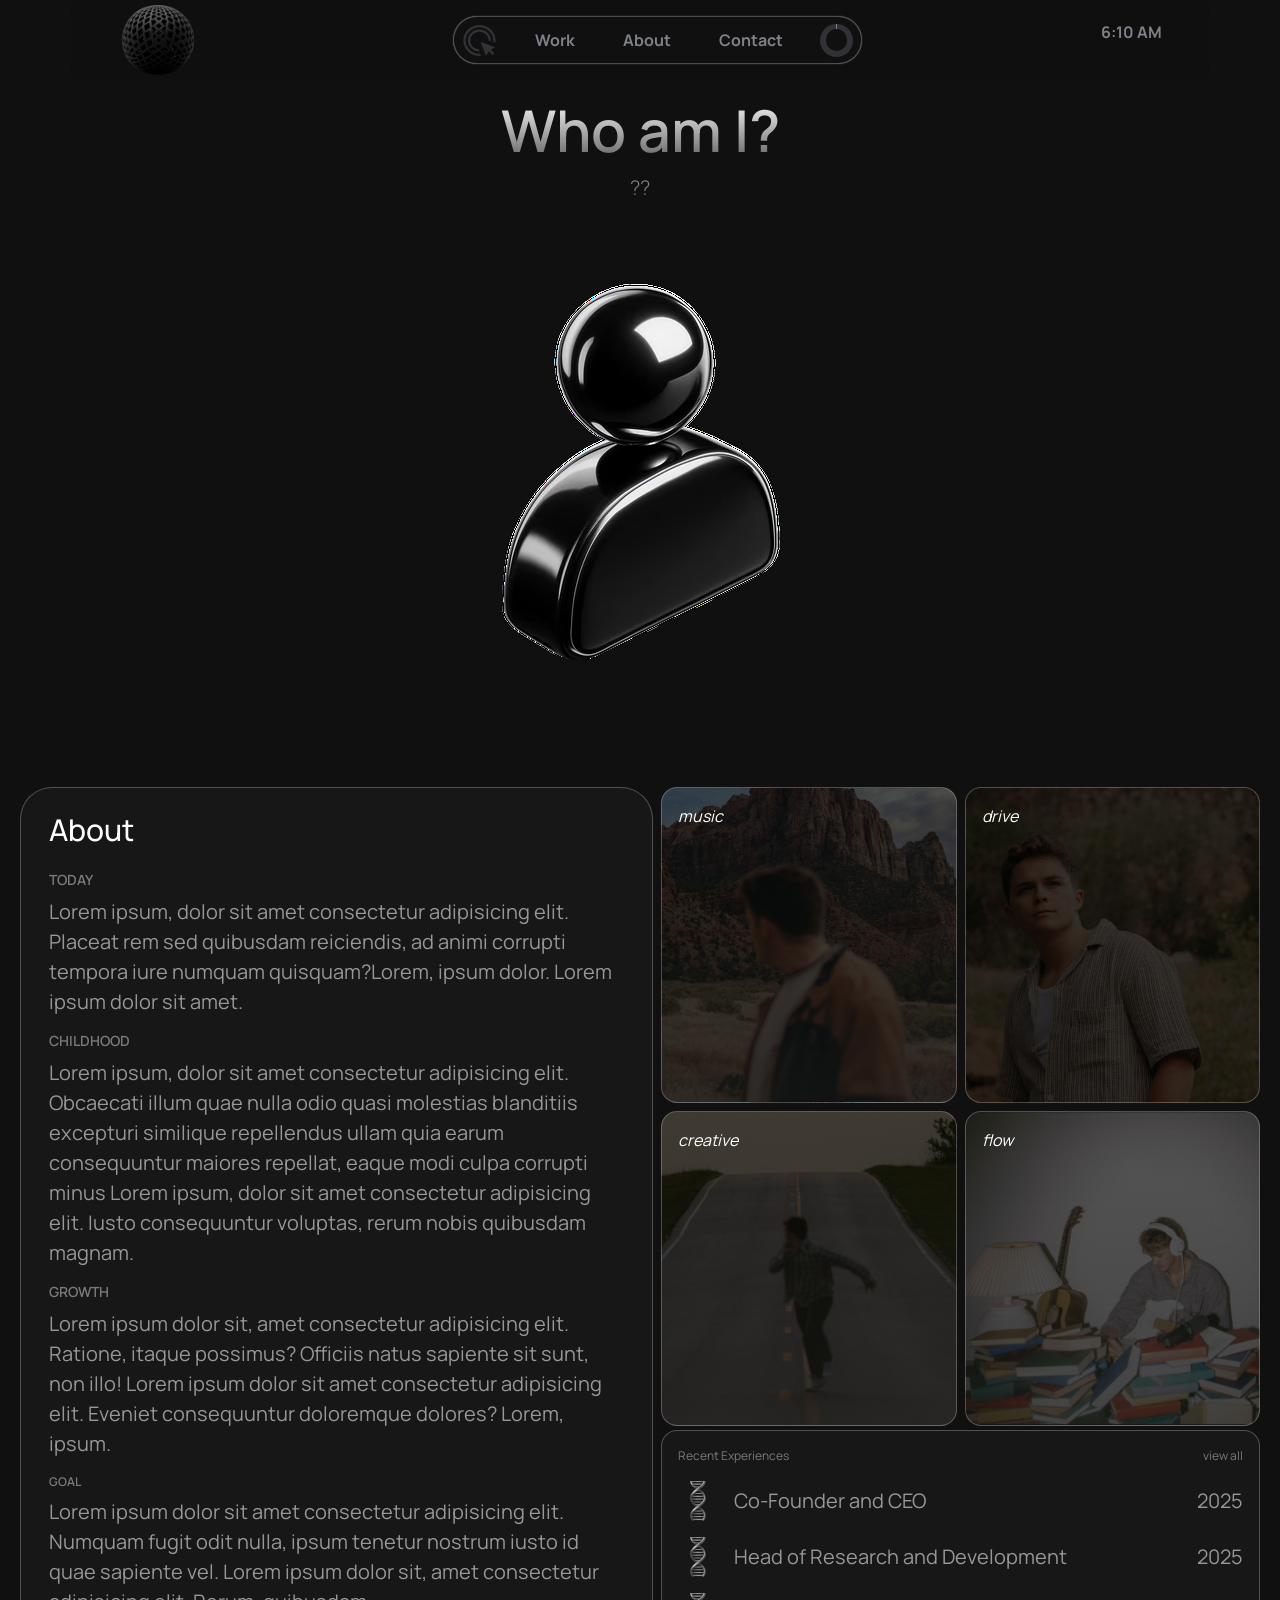
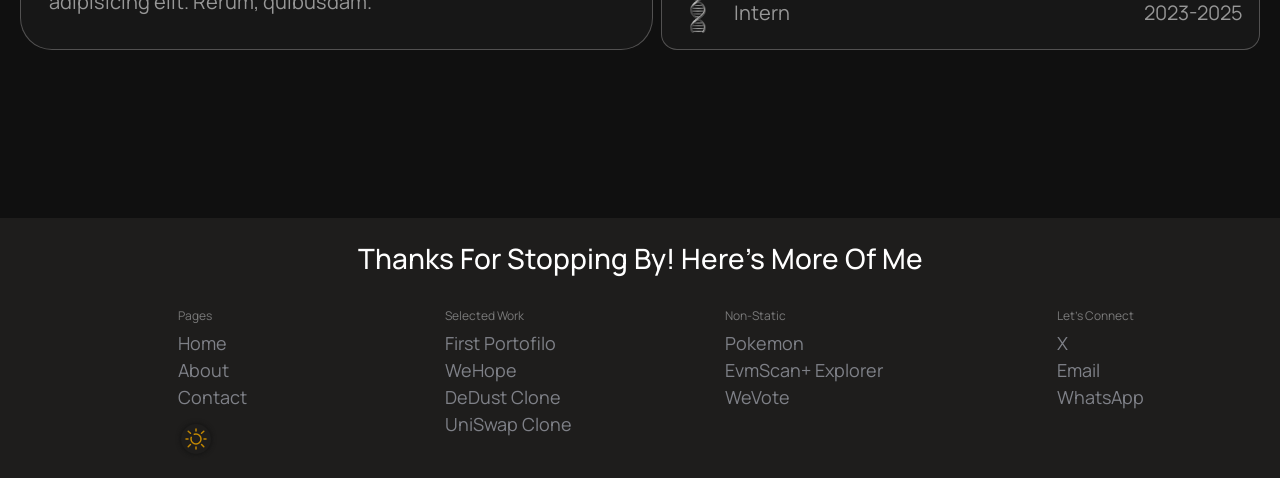
==== commit 1b5b0990: "Created the time format on navbar and started the contact page Former-commit-id: b87f74601ddaa07b898" ====
--- a/HTML/about.html
+++ b/HTML/about.html
@@ -162,7 +162,7 @@
             <ul class="navbar-nav flex-row gap-md-5 gap-1  nav-ul justify-content-between ">
                 <li class="nav-items"><a class="nav-link fw-bold " href="index.html">Work</a></li>
                 <li class="nav-items"><a class="nav-link fw-bold " href="about.html">About</a></li>
-                <li class="nav-items"><a class="nav-link fw-bold " href="#">Contact</a></li>
+                <li class="nav-items"><a class="nav-link fw-bold " href="contact.html">Contact</a></li>
             </ul>
             <div
                 class="custom_progress rounded-circle bg-dark d-flex align-items-center justify-content-center ms-md-2 ms-1">
@@ -335,14 +335,18 @@
     <script>
         const time = document.querySelector(".time");
         function updateTime(element) {
-            const now = new Date();
-            // AM|| PM
-            let meridem = now.toLocaleTimeString()
-            meridem = meridem[meridem.length - 2] + meridem[meridem.length - 1]
-            // console.log(meridem)
-            let formattedTime = now.getHours() + ":" + now.getMinutes() + " " + meridem;
-            console.log(formattedTime)
-            element.textContent = formattedTime;
+                const now = new Date();
+                // AM|| PM
+                let meridem = now.toLocaleTimeString()
+                meridem = meridem[meridem.length - 2] + meridem[meridem.length - 1]
+                // console.log(meridem)
+                let hour = now.getHours();
+                let minutes = now.getMinutes().toString().padStart(2, "0")
+                // console.log(typeof minutes.toString().padStart(2,"0"), minutes.toString().padStart(2,"0"),minutes)
+                let formattedTime = hour + ":" + minutes + " " + meridem;
+
+                console.log(formattedTime)
+                element.textContent = formattedTime;
             setTimeout(() => { updateTime(time) }, 60);
         }
 
--- a/CSS/nav.css
+++ b/CSS/nav.css
@@ -62,7 +62,7 @@
 }
 
 body{
-    background-color: var(--bg-color);
+    background-color: var(--bg-color) !important;
     transition: var(--transition);
     transition-duration: .8s;
 }
